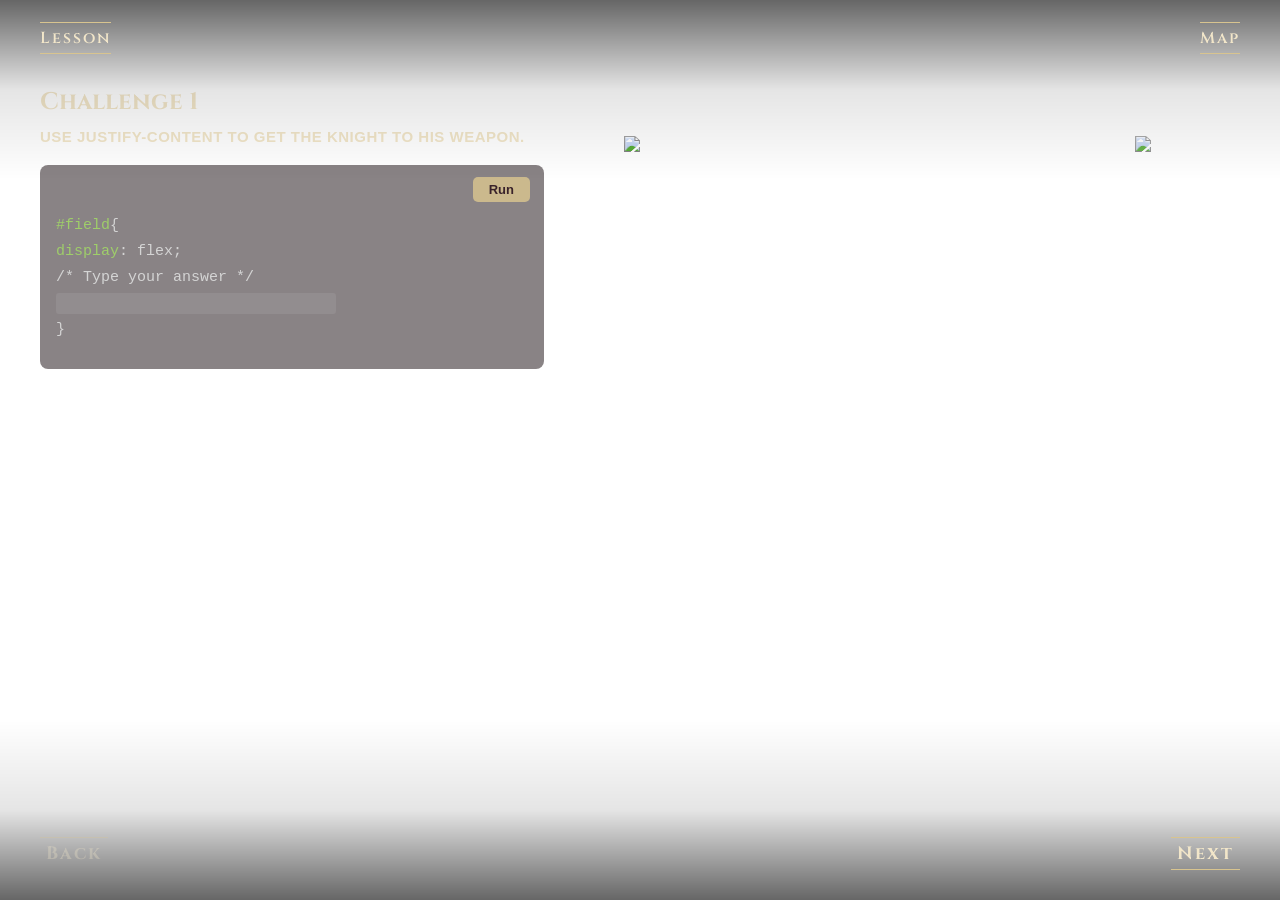
==== flexbox-challenge-page-v3.html @ 03e360ea "Add files via upload" ====
<!DOCTYPE html>
<html lang="en">

<head>
  <meta charset="UTF-8">
  <title>Flexbox Challenge</title>
  <link rel="preconnect" href="https://fonts.googleapis.com">
  <link rel="preconnect" href="https://fonts.gstatic.com" crossorigin>
  <link href="https://fonts.googleapis.com/css2?family=Cinzel:wght@400;600;700&display=swap" rel="stylesheet">
  <style>
    * {
      box-sizing: border-box;
    }

    html,
    body {
      margin: 0;
      height: 100%;
    }

    body {
      font-family: 'Cinzel', serif;
      color: #f2e6c9;
      display: flex;
      flex-direction: column;
      overflow: hidden;
      background-image: url('images/Back1.png');
      background-size: cover;
      background-position: center;
    }

    .vignette {
      position: absolute;
      top: 0;
      left: 0;
      width: 100%;
      height: 100%;
      z-index: 100;
      /* above everything else */
      pointer-events: none;
      /* clicks pass through */
      background: linear-gradient(
          /* top to bottom */
          180deg,
          rgba(0, 0, 0, 0.6) 0%,
          rgba(0, 0, 0, 0.1) 10%,
          rgba(0, 0, 0, 0) 20%),
        linear-gradient(
          /*bottom to top */
          0deg,
          rgba(0, 0, 0, 0.6) 0%,
          rgba(0, 0, 0, 0.1) 10%,
          rgba(0, 0, 0, 0) 20%);

    }

    /* ---------- HEADER ---------- */
    #header {
      display: flex;
      justify-content: space-between;
      align-items: center;
      padding: 22px 40px;
    }

    .nav-label {
      font-size: 16px;
      letter-spacing: 2px;
      font-weight: 600;
      cursor: pointer;
      border-bottom: 1px solid #d8c48f;
      padding-bottom: 4px;
      border-top: 1px solid #d8c48f;
      padding-top: 4px;
      color: #f2e6c9;
      z-index: 1000;
    }

    .nav-label a {
        font-size: 16px;
      letter-spacing: 2px;
      font-weight: 600;
      cursor: pointer;
      color: #f2e6c9;
        text-decoration: none;
    }

    .nav-label a:hover {
      color: #fff3d6;
      text-shadow:
        0 0 5px rgba(228, 205, 167, 0.8),
        0 0 15px rgba(228, 205, 167, 0.5),
        0 0 25px rgba(228, 205, 167, 0.3);
    }

    /* ---------- BODY LAYOUT ---------- */
    #body {
      flex: 1;
      display: flex;
      padding: 10px 40px 40px 40px;
      gap: 30px;
      overflow: hidden;
      min-height: 0;
    }

    /* ---------- LEFT PANEL ---------- */
    #left-panel {
      width: 42%;
      min-width: 0;
      display: flex;
      flex-direction: column;
      position: relative;
    }

    #challenge-title {
      font-size: 24px;
      margin: 0 0 10px 0;
      font-weight: 700;
    }

    #description {
      font-family: 'Segoe UI', sans-serif;
      font-size: 15px;
      font-weight: 600;
      letter-spacing: 0.5px;
      color: #f2e6c9;
      text-transform: uppercase;
      margin-bottom: 20px;
    }

    /* ---------- TERMINAL ---------- */
    #terminal {
      background: rgba(40, 30, 34, 0.55);
      border-radius: 8px;
      padding: 14px 16px;
      min-height: 200px;
      font-family: 'Consolas', 'Courier New', monospace;
      font-size: 15px;
      position: relative;
      backdrop-filter: blur(2px);
    }

    #run-btn {
      position: absolute;
      top: 12px;
      right: 14px;
      background: rgba(216, 196, 143, 0.85);
      color: #3a232b;
      border: none;
      border-radius: 5px;
      padding: 5px 16px;
      font-family: 'Segoe UI', sans-serif;
      font-weight: bold;
      font-size: 13px;
      cursor: pointer;
    }

    #run-btn:hover {
      background: #e8d9b0;
    }

    #code-lines {
      margin-top: 34px;
      line-height: 26px;
    }

    .code-line {
      white-space: pre;
    }

    .property {
      color: #9fce6a;
    }

    .value {
      color: #d4d4d4;
    }

    .punct {
      color: #d4d4d4;
    }

    #css-input {
      background: rgba(255, 255, 255, 0.08);
      border: none;
      border-radius: 3px;
      color: #f2e6c9;
      font-family: inherit;
      font-size: 15px;
      padding: 2px 8px;
      outline: none;
      width: 100%;
      max-width: 280px;
    }

    #css-input::placeholder {
      color: #cbb98a;
    }

    #feedback {
      font-family: 'Segoe UI', sans-serif;
      font-size: 13px;
      font-weight: 600;
      margin-top: 12px;
    }

    #feedback.success {
      color: #7ec97e;
    }

    #feedback.fail {
      color: #e08a7d;
    }

    /* ---------- SHIP DECOR (bottom of left panel; ship itself lives in Back1.png) ---------- */
    #left-panel-footer {
      margin-top: auto;
      display: flex;
      justify-content: flex-start;
      padding-top: 10px;
    }

    .nav-btn {
      background: none;
      border: none;
      color: #f2e6c9;
      font-family: 'Cinzel', serif;
      font-size: 18px;
      font-weight: 700;
      letter-spacing: 2px;
      cursor: pointer;
      border-bottom: 1px solid #d8c48f;
      border-top: 1px solid #d8c48f;
      padding-bottom: 3px;
      padding-top: 3px;
      z-index: 1000;
    }

    .nav-btn:disabled {
      opacity: 0.3;
      cursor: default;
      border-bottom-color: transparent;
    }

    .nav-btn:hover:not(:disabled) {
      color: #fff3d6;
      text-shadow:
        0 0 5px rgba(228, 205, 167, 0.8),
        0 0 15px rgba(228, 205, 167, 0.5),
        0 0 25px rgba(228, 205, 167, 0.3);
    }

    

    #footer {
      display: flex;
      justify-content: space-between;
      padding: 0 40px 30px 40px;
    }

    /* ---------- RIGHT PANEL (playground card) ---------- */
    #playground {
      flex: 1;
      background-image: url('images/playground.png');
      background-size: 100% 100%;
      background-repeat: no-repeat;
      position: relative;
    }

    #targets-layer {
      position: absolute;
      inset: 0;
    }

    .target-img {
      position: absolute;
      width: 55px;
      height: auto;
      opacity: 0.9;
    }

    #flex-container {
      position: absolute;
      inset: 0;
      display: flex;
      padding: 50px;
    }

    .knight-img {
      width: 55px;
      height: auto;
      flex-shrink: 0;
      transition: all 0.4s ease;

    }
  </style>
</head>

<body>
  <div class="vignette"></div>

  <div id="header">
    <div class="nav-label"><a href="lesson.html">Lesson</a></div>
    <div class="nav-label"><a href="Map.html">Map</a></div>
  </div>

  <div id="body">
    <div id="left-panel">
      <h1 id="challenge-title">Challenge 1</h1>
      <div id="description"></div>

      <div id="terminal">
        <button id="run-btn" onclick="runCheck()">Run</button>
        <div id="code-lines">
          <div class="code-line"><span class="property">#field</span><span class="punct">{</span></div>
          <div class="code-line"><span class="property">display</span><span class="punct">:</span> <span
              class="value">flex;</span></div>
          <div class="code-line"><span class="punct">/* Type your answer */</span></div>
          <div class="code-line"><input type="text" id="css-input" placeholder=""></div>
          <div class="code-line"><span class="punct">}</span></div>
        </div>
        <div id="feedback"></div>
      </div>

      <div id="left-panel-footer"></div>
    </div>

    <div id="playground">
      <div id="targets-layer"></div>
      <div id="flex-container"></div>
    </div>
  </div>

  <div id="footer">
    <button class="nav-btn" id="back-btn" onclick="prevLevel()">Back</button>
    <button class="nav-btn" id="next-btn" onclick="nextLevel()">Next</button>
  </div>

  <script>
    const levels = [
      {
        title: "Challenge 1",
        description: "Use justify-content to get the knight to his weapon.",
        knightCount: 1,
        check: (css) => /justify-content\s*:\s*flex-end/.test(css),
        apply: { justifyContent: "flex-end" }
      },
      {
        title: "Challenge 2",
        description: "Use justify-content to get the knights to their weapons.",
        knightCount: 3,
        check: (css) => /justify-content\s*:\s*space-between/.test(css),
        apply: { justifyContent: "space-between" }
      },
      {
        title: "Challenge 3",
        description: "Bring the knights to their weapons using align-items.",
        knightCount: 3,
        check: (css) => /align-items\s*:\s*flex-end/.test(css),
        apply: { alignItems: "flex-end" }
      },
      {
        title: "Challenge 4",
        description: "Get the knights down to their weapons, spread out evenly, using justify-content and align-items.",
        knightCount: 3,
        check: (css) => /justify-content\s*:\s*space-around/.test(css) && /align-items\s*:\s*flex-end/.test(css),
        apply: { justifyContent: "space-around", alignItems: "flex-end" }
      },
      {
        title: "Challenge 5",
        description: "Bring the knights to their weapons using flex-direction.",
        knightCount: 3,
        check: (css) => /flex-direction\s*:\s*column/.test(css),
        apply: { flexDirection: "column" }
      },
      {
        title: "Challenge 6",
        description: "Bring the knights to their weapons using flex-wrap.",
        knightCount: 6,
        check: (css) => /flex-wrap\s*:\s*wrap/.test(css),
        apply: { flexWrap: "wrap" },
        extraContainerStyle: { width: "60%" }
      }
    ];

    let current = 0;

    function loadLevel() {
      const lvl = levels[current];
      document.getElementById("challenge-title").textContent = lvl.title;
      document.getElementById("description").textContent = lvl.description;
      document.getElementById("css-input").value = "";
      document.getElementById("feedback").textContent = "";
      document.getElementById("feedback").className = "";

      document.getElementById("back-btn").disabled = current === 0;
      document.getElementById("next-btn").disabled = current === levels.length - 1;

      const playground = document.getElementById("playground");
      const container = document.getElementById("flex-container");

      // reset the real (visible) knight container
      container.removeAttribute("style");
      container.style.position = "absolute";
      container.style.inset = "0";
      container.style.display = "flex";
      container.style.padding = "50px";
      if (lvl.extraContainerStyle) Object.assign(container.style, lvl.extraContainerStyle);
      container.innerHTML = "";
      for (let i = 0; i < lvl.knightCount; i++) {
        const img = document.createElement("img");
        img.src = "images/knight.svg";
        img.className = "knight-img";
        container.appendChild(img);
      }

      // ghost clone with the correct answer applied, to measure exact target positions
      const ghost = container.cloneNode(true);
      ghost.style.visibility = "hidden";
      ghost.style.pointerEvents = "none";
      Object.assign(ghost.style, lvl.apply);
      playground.appendChild(ghost);

      const playgroundRect = playground.getBoundingClientRect();
      const ghostItems = ghost.querySelectorAll(".knight-img");

      const targetsLayer = document.getElementById("targets-layer");
      targetsLayer.innerHTML = "";
      ghostItems.forEach(item => {
        const r = item.getBoundingClientRect();
        const img = document.createElement("img");
        img.src = "images/axe.svg";
        img.className = "target-img";
        img.style.left = (r.left - playgroundRect.left) + "px";
        img.style.top = (r.top - playgroundRect.top) + "px";
        targetsLayer.appendChild(img);
      });

      playground.removeChild(ghost);
    }

    function prevLevel() {
      if (current > 0) {
        current--;
        loadLevel();
      }
    }
    function nextLevel() {
      if (current < levels.length - 1) {
        current++;
        loadLevel();
      }
    }

    function runCheck() {
      const lvl = levels[current];
      const css = document.getElementById("css-input").value;
      const feedback = document.getElementById("feedback");
      const container = document.getElementById("flex-container");

      if (lvl.check(css)) {
        Object.assign(container.style, lvl.apply);
        feedback.textContent = "✔ Correct! The knight finds his weapon.";
        feedback.className = "success";
      } else {
        feedback.textContent = "✘ Not quite. Try again.";
        feedback.className = "fail";
      }
    }

    loadLevel();
  </script>

</body>

</html>
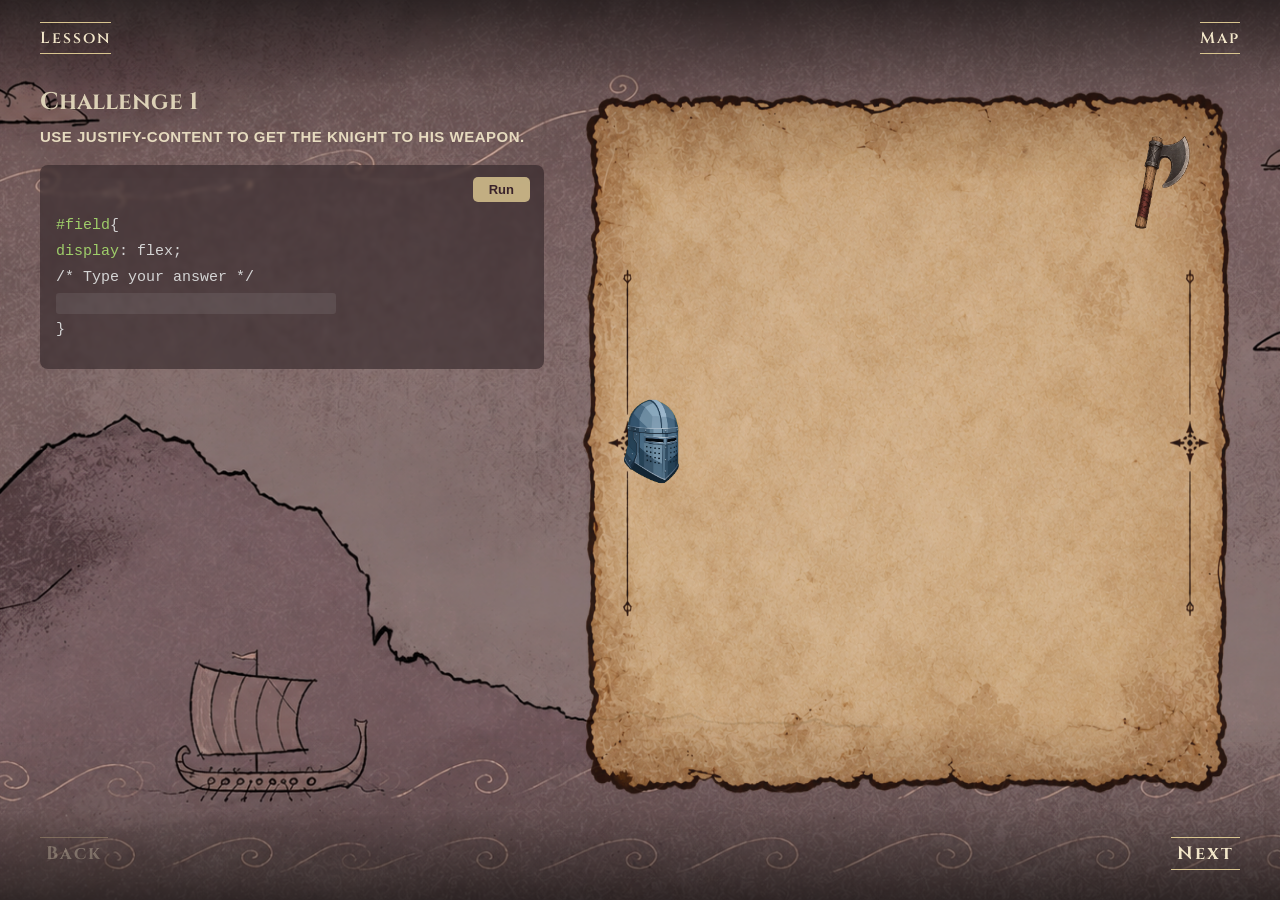
==== commit ed798ea5: "Update flexbox-challenge-page-v3.html" ====
--- a/flexbox-challenge-page-v3.html
+++ b/flexbox-challenge-page-v3.html
@@ -300,7 +300,7 @@
 
   <div id="header">
     <div class="nav-label"><a href="lesson.html">Lesson</a></div>
-    <div class="nav-label"><a href="Map.html">Map</a></div>
+    <div class="nav-label"><a href="map.html">Map</a></div>
   </div>
 
   <div id="body">
@@ -472,4 +472,4 @@
 
 </body>
 
-</html>+</html>
